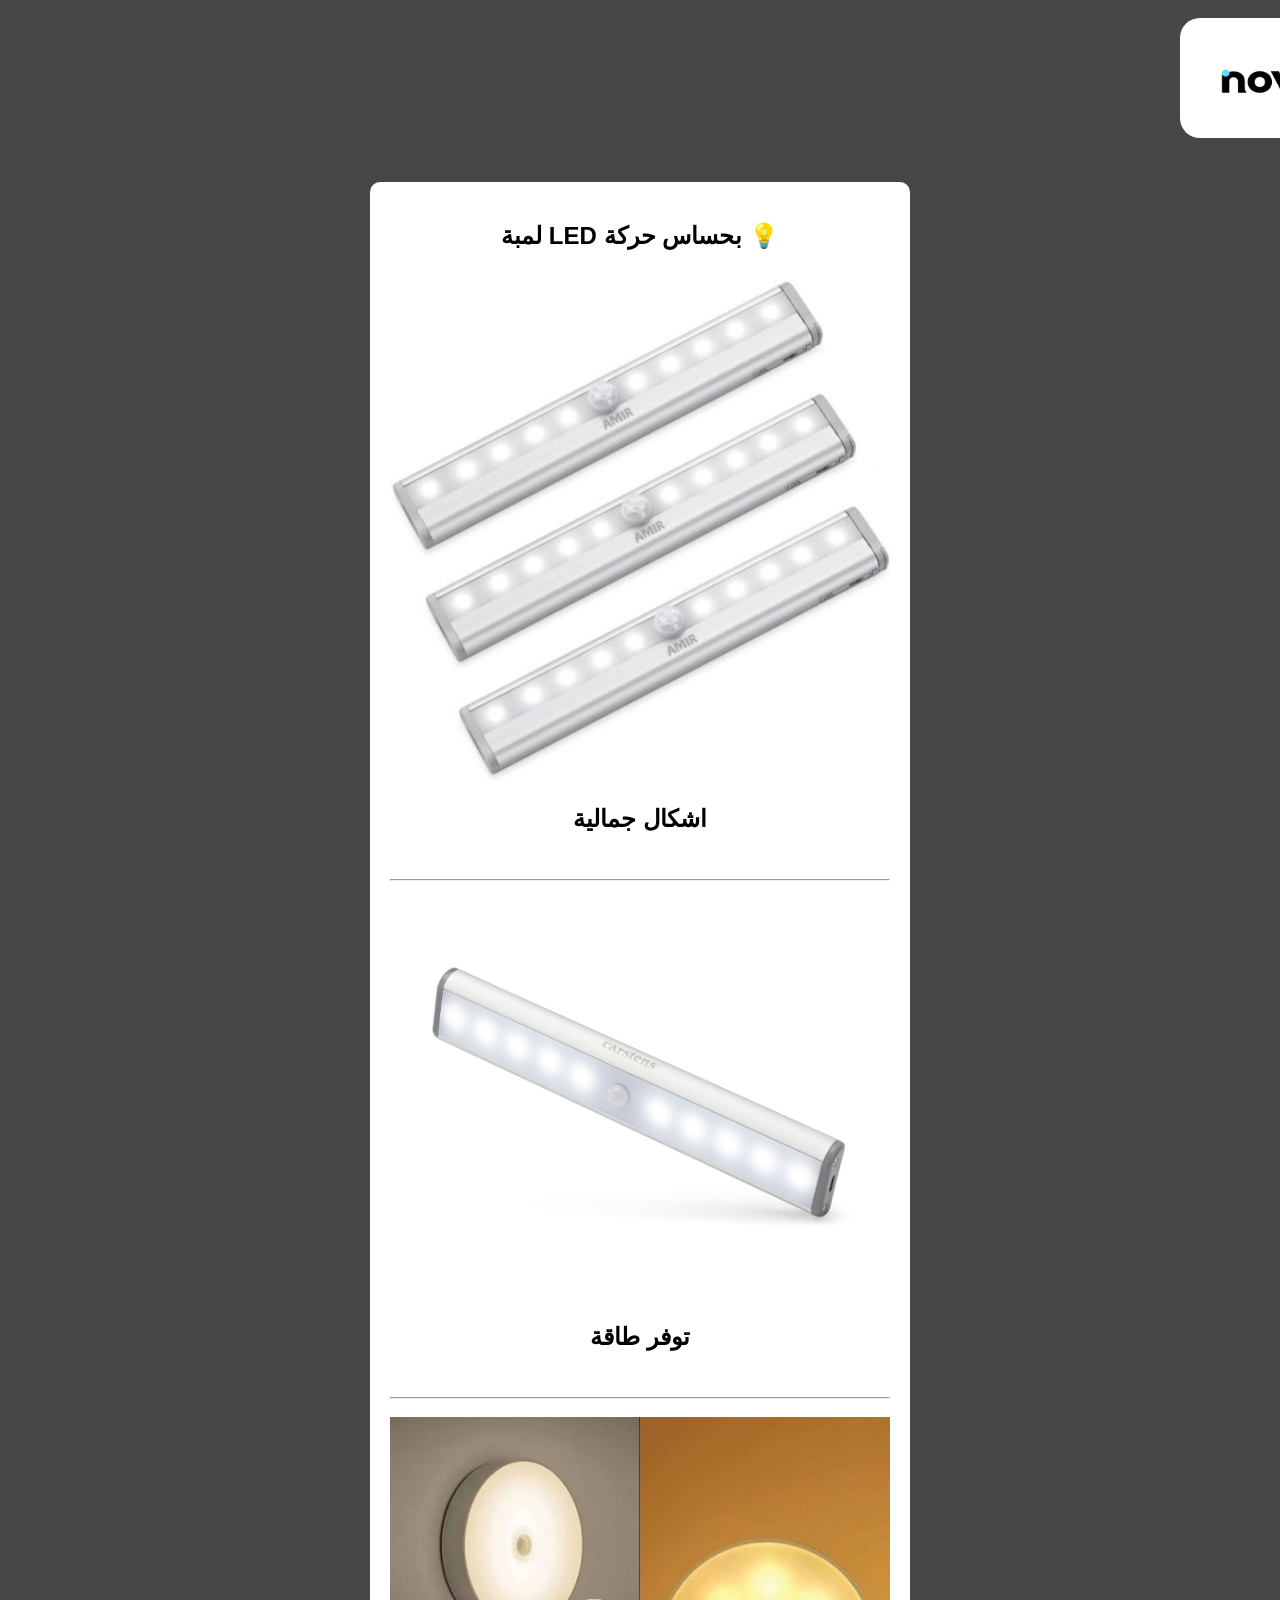
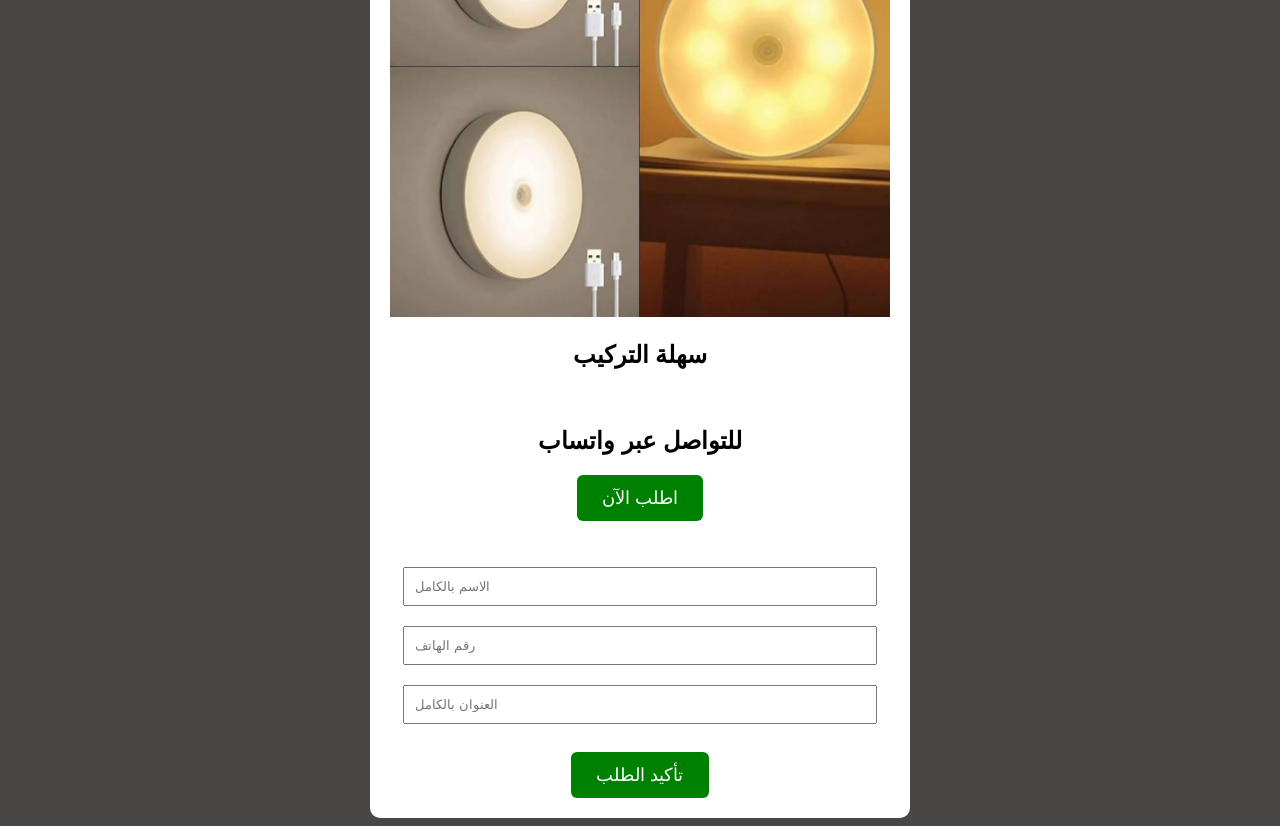
==== index.html @ b2b29930 "Add files via upload" ====
<!DOCTYPE html>
<html lang="ar">
<head>
<meta charset="UTF-8">
<title>لمبة LED ذكية</title>

<style>

body{
font-family:Arial;
background: rgb(73, 70, 70);
text-align:center;
}

.container{
background:white;
width:90%;
max-width:500px;
margin:auto;
margin-top:40px;
padding:20px;
border-radius:10px;
}

img{
width:100%;
margin-top:10px;
}

input{
width:90%;
padding:10px;
margin:10px;
}

button{
background:green;
color:white;
border:none;
padding:12px 25px;
font-size:18px;
border-radius:6px;
}

</style>

</head>

<body>

<nav><img src="WhatsApp Image 2026-03-05 at 12.52.09 AM.jpeg" alt="" style="width: 200px; height: 120px; border: none; border-radius: 20px; position: relative; left: 640px;"></nav>


<div class="container">

<h2>لمبة LED بحساس حركة 💡</h2>

<img src="WhatsApp Image 2026-02-27 at 1.05.00 AM copy.jpeg">
<h2>اشكال جمالية</h2>

<br>
<hr>

<img src="WhatsApp Image 2026-02-27 at 1.23.33 AM.jpeg">
<h2>توفر طاقة</h2>

<br>
<hr>

<img src="WhatsApp Image 2026-02-27 at 1.23.34 AM.jpeg">
<h2>سهلة التركيب</h2>

<br>


<h2>للتواصل عبر واتساب</h2>
<a href="https://wa.me/201094492277?text=مرحبا%20اريد%20طلب%20لمبة%20LED%20المتحركة%20الرجاء%20التواصل%20معي" target="_blank">
<button>اطلب الآن</button>
</a>

<br>
<br>
<br>

<input id="name" placeholder="الاسم بالكامل">
<input id="phone" placeholder="رقم الهاتف">
<input id="address" placeholder="العنوان بالكامل">
<br><br>
<button onclick="saveOrder()">تأكيد الطلب</button>

</div>

<script>

function saveOrder(){

let name=document.getElementById("name").value;
let phone=document.getElementById("phone").value;
let address=document.getElementById("address").value;

let orders=JSON.parse(localStorage.getItem("orders"))||[];

orders.push({
name:name,
phone:phone,
address:address
});

localStorage.setItem("orders",JSON.stringify(orders));

let message=
"طلب جديد 🔥%0A"+
"الاسم: "+name+"%0A"+
"الهاتف: "+phone+"%0A"+
"العنوان: "+address;

let number="201094492277"; // حط رقمك هنا

window.open("https://wa.me/"+number+"?text="+message);

window.location.href="thanks.html";

}

</script>

</body>
</html>
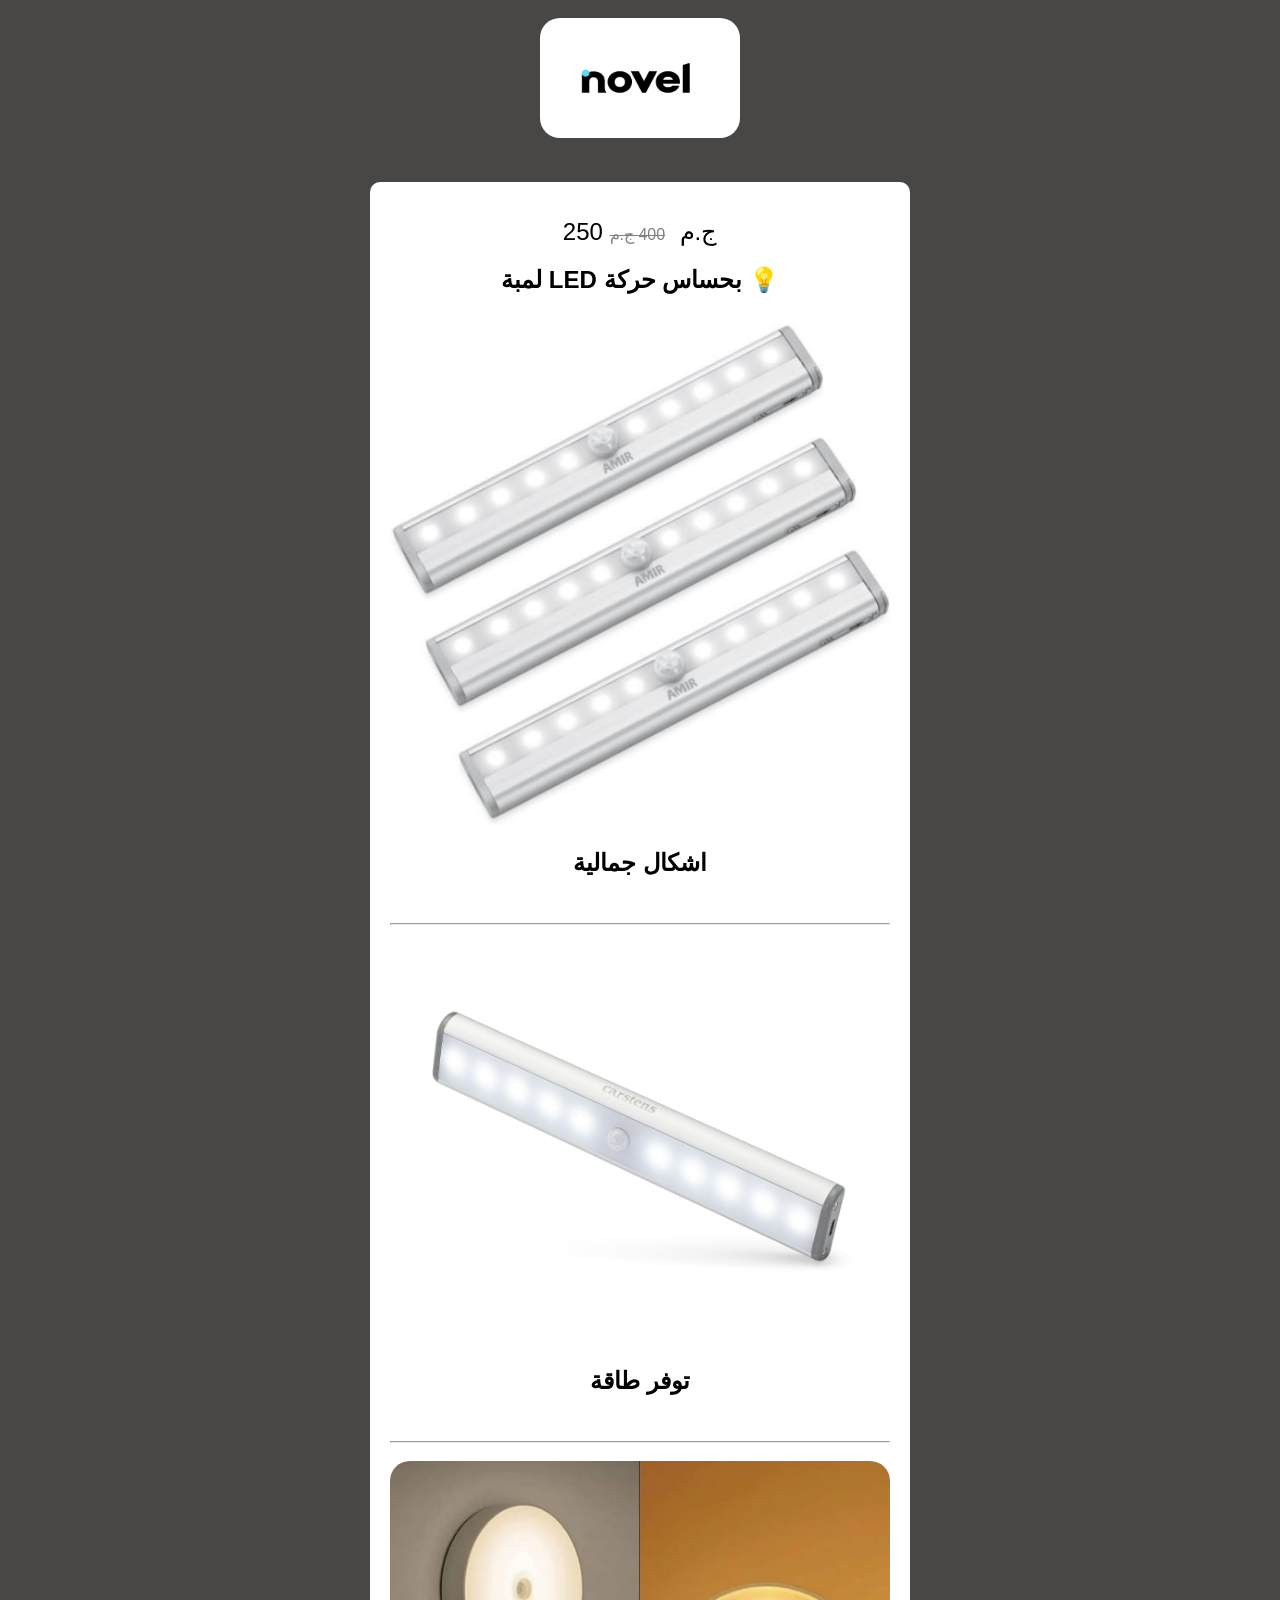
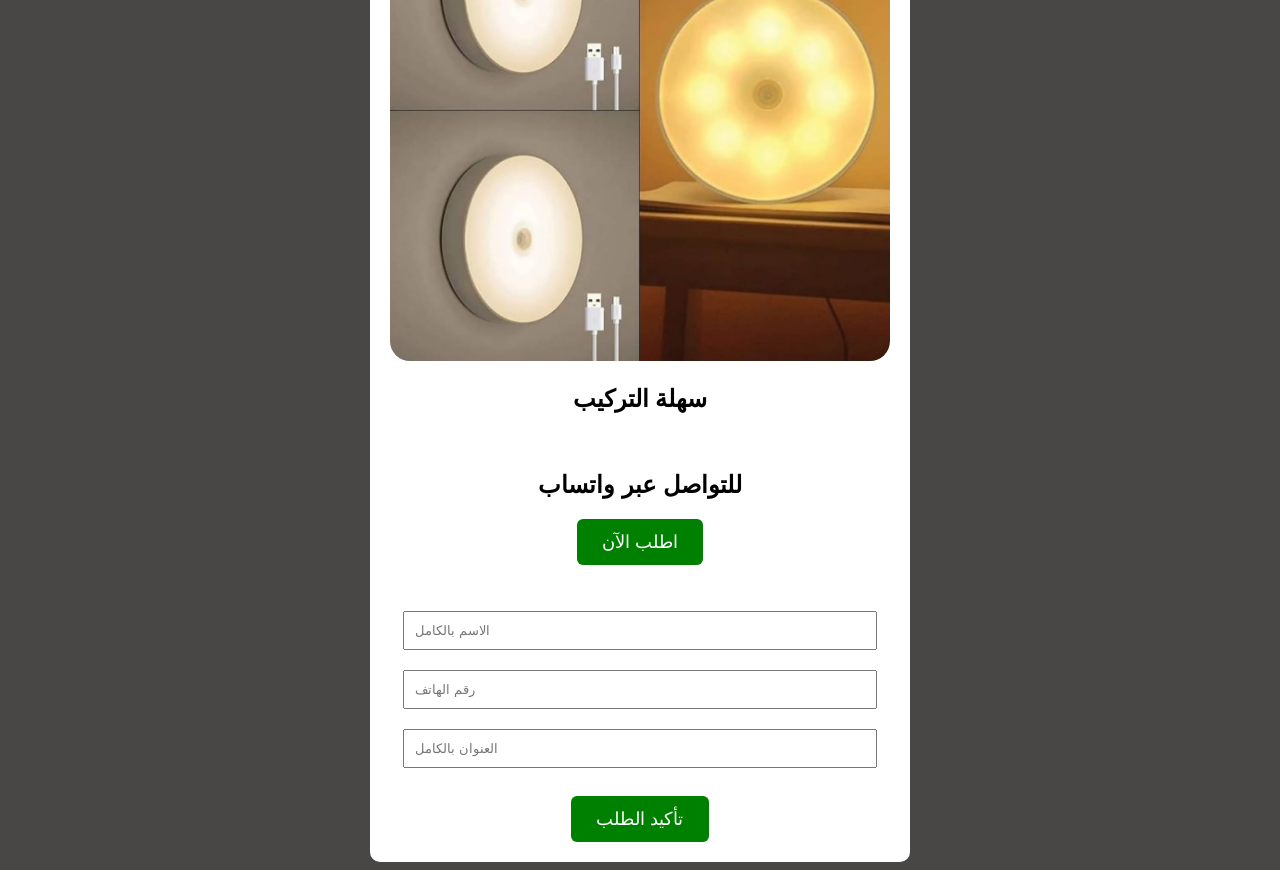
==== commit 72e85353: "Add files via upload" ====
--- a/index.html
+++ b/index.html
@@ -48,12 +48,15 @@
 
 <body>
 
-<nav><img src="WhatsApp Image 2026-03-05 at 12.52.09 AM.jpeg" alt="" style="width: 200px; height: 120px; border: none; border-radius: 20px; position: relative; left: 640px;"></nav>
+<nav><img src="WhatsApp Image 2026-03-05 at 12.52.09 AM.jpeg" alt="" style="width: 200px; height: 120px; border: none; border-radius: 20px;"></nav>
 
 
 <div class="container">
 
-<h2>لمبة LED بحساس حركة 💡</h2>
+<p>
+<span style="color:black;font-size:24px;">250 ج.م</span>
+<span style="text-decoration:line-through;color:gray;margin-right:10px;">400 ج.م</span>
+</p><h2>لمبة LED بحساس حركة 💡</h2>
 
 <img src="WhatsApp Image 2026-02-27 at 1.05.00 AM copy.jpeg">
 <h2>اشكال جمالية</h2>
@@ -67,7 +70,7 @@
 <br>
 <hr>
 
-<img src="WhatsApp Image 2026-02-27 at 1.23.34 AM.jpeg">
+<img src="WhatsApp Image 2026-02-27 at 1.23.34 AM.jpeg" style="border: none; border-radius: 20px;">
 <h2>سهلة التركيب</h2>
 
 <br>
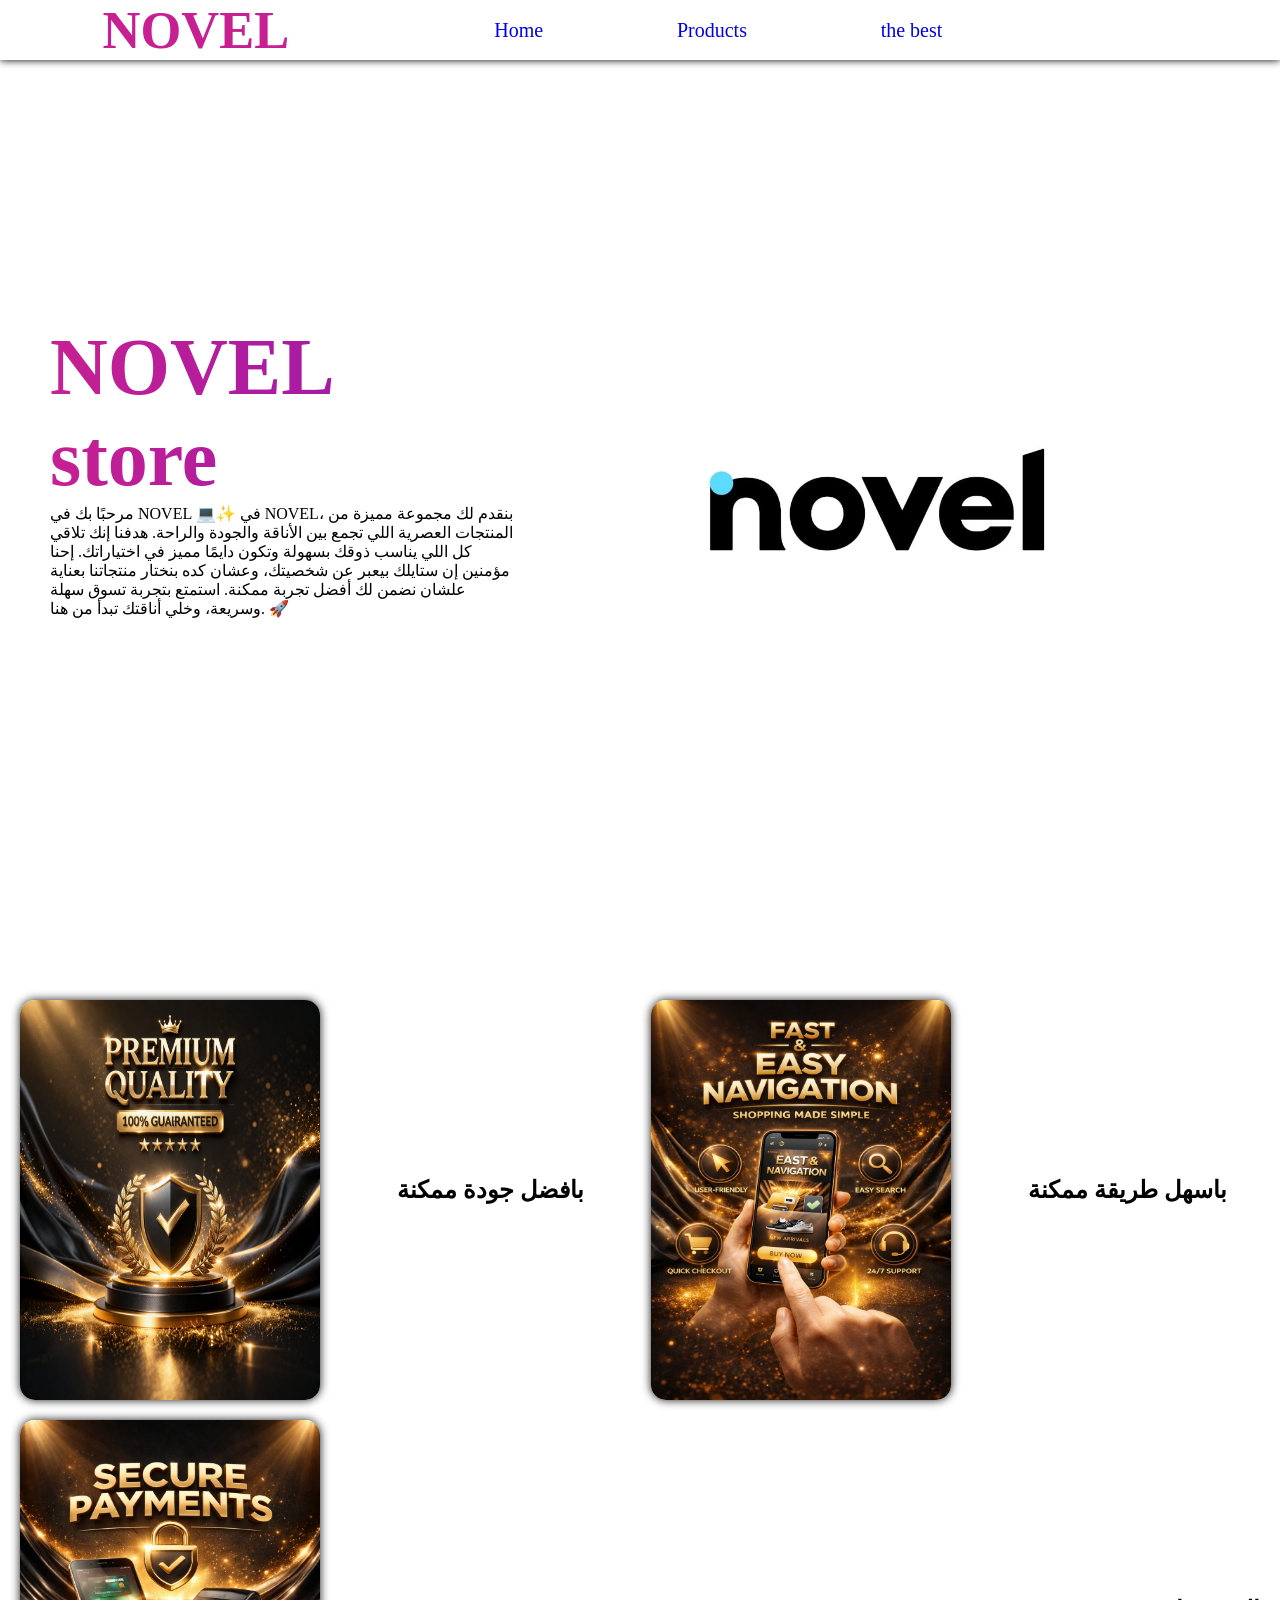
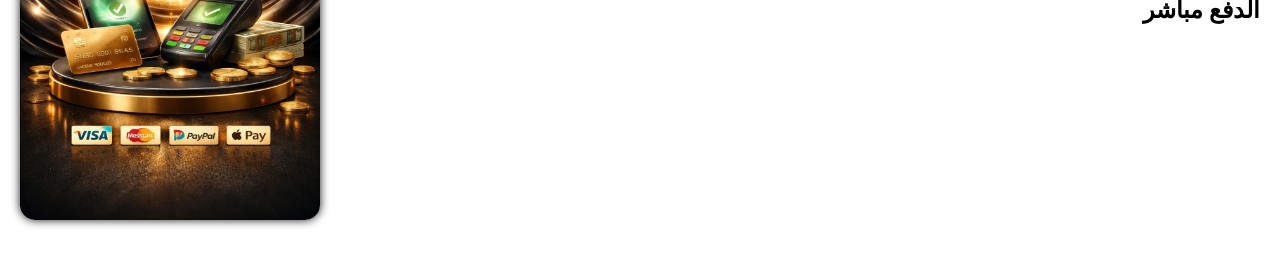
==== commit 7b29ac89: "Add files via upload" ====
--- a/index.html
+++ b/index.html
@@ -1,132 +1,87 @@
 <!DOCTYPE html>
-<html lang="ar">
+<html lang="en">
 <head>
-<meta charset="UTF-8">
-<title>لمبة LED ذكية</title>
+    <meta charset="UTF-8">
+    <meta name="viewport" content="width=device-width, initial-scale=1.0">
+    <title>NOVEL</title>
+    <link rel="stylesheet" href="style.css">
+</head>
+<body>
+   
+<header class="container">
+    <nav>
+        <div class="logo">
+            <h2>NOVEL<span></span></h2>
+        </div>
 
-<style>
+        <ul class="links">
+            <li><a href="index.html">Home</a></li>
+            <li><a href="products.html">Products</a></li>
+            <li><a href="thebest.html">the best</a></li>
+        </ul>
 
-body{
-font-family:Arial;
-background: rgb(73, 70, 70);
-text-align:center;
-}
+   
+        <div class="icons">
+            <i class="fa-solid fa-heart"></i>
+            <i class="fa-solid fa-shopping-cart"></i>
+            <i class="fa-solid fa-user"></i>
+        </div>
+        
+        <i class="fa-solid fa-bars" id="bars"></i>
+    </nav>
 
-.container{
-background:white;
-width:90%;
-max-width:500px;
-margin:auto;
-margin-top:40px;
-padding:20px;
-border-radius:10px;
-}
+</header>
+ <section class="home-section" id="home">
+    <div class="main-text">
+        <h1>
+            NOVEL 
+            <br>
+            <span>store</span>
+        </h1>
+        <p>مرحبًا بك في NOVEL 💻✨
 
-img{
-width:100%;
-margin-top:10px;
-}
+في NOVEL، بنقدم لك مجموعة مميزة من المنتجات العصرية اللي تجمع بين الأناقة والجودة والراحة. هدفنا إنك تلاقي كل اللي يناسب ذوقك بسهولة وتكون دايمًا مميز في اختياراتك.
+إحنا مؤمنين إن ستايلك بيعبر عن شخصيتك، وعشان كده بنختار منتجاتنا بعناية علشان نضمن لك أفضل تجربة ممكنة.
+استمتع بتجربة تسوق سهلة وسريعة، وخلي أناقتك تبدأ من هنا. 🚀</p>
+            
+    </div>
+    
+    <img src="WhatsApp Image 2026-03-05 at 12.52.09 AM.jpeg" alt="" class="kkk">
+    <div class="icons">
+        <i class="fa-brands fa-facebook-f"></i>
+        <i class="fa-brands fa-twitter"></i>
+        <i class="fa-brands fa-youtube"></i>
+        <i class="fa-brands fa-instagram"></i>
+    </div>
 
-input{
-width:90%;
-padding:10px;
-margin:10px;
-}
+</section>
 
-button{
-background:green;
-color:white;
-border:none;
-padding:12px 25px;
-font-size:18px;
-border-radius:6px;
-}
+<section class="products">
 
-</style>
+ <div class="card-body">
 
-</head>
+    <div class="v">
+        <img src="WhatsApp Image 2026-03-22 at 11.13.54 AM (2).jpeg" class="vv" alt="">
+        <br>
+        <h2 class="p">بافضل جودة ممكنة</h2>
+        <br>
+        <br>
 
-<body>
+        <img src="WhatsApp Image 2026-03-22 at 11.13.54 AM.jpeg" alt="" class="vv">
+        <br>
+        <h2 class="p">باسهل طريقة ممكنة</h2>
+        <br>
+        <br>
+   
+        <img src="WhatsApp Image 2026-03-22 at 11.13.54 AM (1).jpeg" alt="" class="vv">
+        <br>
+        <h2 class="p"> الدفع مباشر </h2>
+    </div>
 
-<nav><img src="WhatsApp Image 2026-03-05 at 12.52.09 AM.jpeg" alt="" style="width: 200px; height: 120px; border: none; border-radius: 20px;"></nav>
+   
+   </div>
 
-
-<div class="container">
-
-<p>
-<span style="color:black;font-size:24px;">250 ج.م</span>
-<span style="text-decoration:line-through;color:gray;margin-right:10px;">400 ج.م</span>
-</p><h2>لمبة LED بحساس حركة 💡</h2>
-
-<img src="WhatsApp Image 2026-02-27 at 1.05.00 AM copy.jpeg">
-<h2>اشكال جمالية</h2>
-
-<br>
-<hr>
-
-<img src="WhatsApp Image 2026-02-27 at 1.23.33 AM.jpeg">
-<h2>توفر طاقة</h2>
-
-<br>
-<hr>
-
-<img src="WhatsApp Image 2026-02-27 at 1.23.34 AM.jpeg" style="border: none; border-radius: 20px;">
-<h2>سهلة التركيب</h2>
-
-<br>
-
-
-<h2>للتواصل عبر واتساب</h2>
-<a href="https://wa.me/201094492277?text=مرحبا%20اريد%20طلب%20لمبة%20LED%20المتحركة%20الرجاء%20التواصل%20معي" target="_blank">
-<button>اطلب الآن</button>
-</a>
-
-<br>
-<br>
-<br>
-
-<input id="name" placeholder="الاسم بالكامل">
-<input id="phone" placeholder="رقم الهاتف">
-<input id="address" placeholder="العنوان بالكامل">
-<br><br>
-<button onclick="saveOrder()">تأكيد الطلب</button>
-
-</div>
-
-<script>
-
-function saveOrder(){
-
-let name=document.getElementById("name").value;
-let phone=document.getElementById("phone").value;
-let address=document.getElementById("address").value;
-
-let orders=JSON.parse(localStorage.getItem("orders"))||[];
-
-orders.push({
-name:name,
-phone:phone,
-address:address
-});
-
-localStorage.setItem("orders",JSON.stringify(orders));
-
-let message=
-"طلب جديد 🔥%0A"+
-"الاسم: "+name+"%0A"+
-"الهاتف: "+phone+"%0A"+
-"العنوان: "+address;
-
-let number="201094492277"; // حط رقمك هنا
-
-window.open("https://wa.me/"+number+"?text="+message);
-
-window.location.href="thanks.html";
-
-}
-
-</script>
-
+</section>
+<script src="script.js"></script>
 </body>
-</html>
-
+</html>
--- a/style.css
+++ b/style.css
@@ -0,0 +1,546 @@
+*{
+    margin: 0;
+    padding: 0;
+    box-sizing: border-box;
+    text-decoration: none;
+    list-style: none;
+}
+
+::-webkit-scrollbar{
+    width: 22px;  
+    border-radius: 20px;
+}
+::-webkit-scrollbar-track{
+    background-color: #ffff;
+}
+::-webkit-scrollbar-thumb{
+    background-color: #c72092;
+    border-radius: 20px;
+}
+::-webkit-scrollbar-button{
+    background-color: rgb(207, 25, 223);
+}
+
+.container{
+    width: 100%;
+}
+
+nav{
+    width: 100%;
+    background: #fff;
+    box-shadow: 0 0 8px rgb(0, 0, 0);
+    display: flex;
+    justify-content: space-around;
+    align-items: center;
+    position: fixed;
+    top: 0;
+    left: 0;
+    right: 0;
+    z-index: 10;
+    transition: 2s all;
+}
+nav .logo{
+    font-size: 35px;
+    color:  #c72092;
+}
+nav .logo span{
+    color: #8315ba;
+    text-decoration: underline;
+}
+ul{
+    width: 35%;
+    display: flex;
+    justify-content: space-between;
+    align-items: center;
+}
+ul li a{
+    font-size: 20px;
+}
+ul li a:hover{
+    color: #c72092;
+
+}
+.icons i{
+    margin-right: 10px;
+    font-size: 20px ;
+    transition: .4s;
+    cursor: pointer;
+}
+.icons i:hover{
+    color: #c72092;
+}
+#bars{
+    font-size: 23px;
+    cursor: pointer;
+    display: none;
+}
+
+@media screen and (max-width:1050px) {
+
+  html{
+    font-size: 50%;
+  }
+  ul {
+    background:rgba(236, 104, 225, 0.5);
+    border-radius: 20px;
+    flex-direction: column;
+    position: absolute;
+    right: 1500px;
+    top: 80px;
+    padding: 100px;
+    transition: .4s;
+  }
+  ul li{
+    margin-bottom: 25px;
+  }
+
+  .kkk{
+    width: 500px;
+    opacity: 0.1;
+  }
+
+  .active{
+    right: 200px;
+   
+  }
+  .fa-x{
+    transition: .4s;
+    transform: rotate(180deg);
+  }
+     #bars{
+        display: block;
+     }
+    
+}
+
+/* home style */
+
+
+.home-section {
+    width: 100%;     
+    height: 100vh;
+    display: flex;
+    align-items: center;
+    justify-content: space-between;
+    background-image: url(image/bg1.png);
+    background-position: center;
+    background-size: cover;
+}
+.main-text {
+    margin-left: 50px;
+    margin-top: 120px;
+}
+.main-text h1 {
+    font-size: 5rem;
+    background: linear-gradient(to right ,#c72092,#8315ba);
+    color: transparent;
+    -webkit-background-clip: text;
+}
+.main-text p{
+    width: 80%;
+    margin-bottom: 80px;
+}
+.main-text button {
+    padding: 10px 30px;
+    border: none;
+    border-radius: 20px;
+    background: linear-gradient(to right ,#c72092,#8315ba);
+    color: #fff;
+    cursor: pointer;
+    font-size: 1rem;
+}
+.main-text button span {
+    margin-left: 10px;
+    font-size: 1rem;
+    transition: .3s;
+
+}
+.main-text button:hover span {
+    margin-left: 20px;
+}
+
+.home-section img {
+    width: 620px;
+    margin-top: 100px;
+    transform: translateX(-50px);
+}
+
+.home-section .icons  {
+    display: flex;
+    flex-direction: column;
+}
+
+.home-section .icons i {
+    margin-bottom: 20px;
+    margin-right: 30px;
+    font-size: 1.4rem;
+}
+
+ @media screen and (max-width:1050px) {
+    .home-section {
+    flex-direction: column;
+    justify-content: flex-start;
+    }
+    .home-section img{
+        display: none;
+    }
+    .main-text p{
+        font-size: 1.7rem;
+    }
+    .main-text{
+        margin-left: 100px;
+    }  
+    .home-section button{
+        font-size: 1.7rem;
+    }
+    .home-section .icons{
+        margin-top: 80px;
+    }
+    .home-section .icons i{
+        font-size: 22px;
+    }
+    .contact{
+        height: 140vh;
+        flex-direction: column;
+        overflow: hidden;
+    }
+    .image img{
+        display: none;
+    }
+    .box{
+        width: 100%;
+    }
+    .input-box{
+        width: 100%;
+    }
+    .input-box input{
+        width: 100%;
+    }
+    .login p{
+        font-size: 18px;
+        cursor: pointer;
+    }
+    .about{
+        width: 100%;
+    }    
+   
+    .parent{
+
+        flex-direction: column;
+       
+    }
+    .image2{
+        margin-bottom: 20px;
+       
+        
+       
+    }
+    .image2 img{
+        width: 100%;
+    } 
+    .imag-box{
+        margin-bottom: 30px;
+    }
+    .about-text{
+        width: 100%;
+    }
+
+    
+ }
+
+ .contact{
+    width: 100%;
+    height: 100vh;
+    background-image: url(image/loging_bg.png);
+    background-position: center;
+    background-size: cover;
+    display: flex;
+    justify-content: space-around;
+    align-items: center;
+ }
+
+ .image img{
+    width: 70%;
+ }
+.login{
+    padding: 50px;
+}
+.login h1{
+    font-size: 45px;
+    margin: 0 0 50px 20px;
+}
+.login .box{
+   
+    padding: 50px;
+}
+.input-box{
+    margin: 25px;
+}
+.input-box input{
+    width: 100%;
+    padding:8px 0;
+    background-color: transparent;
+    outline: none;
+    border: solid 2px #8315ba;
+    border-radius: 8px;
+    margin-top: 10px;
+    font-size: 18px;
+}
+
+
+.input-box input:focus{
+    box-shadow: 0 0 8px rgb(207, 25, 223);
+}
+
+
+.input-box label{
+    font-size: 18px;
+    margin-left: 20px;
+}
+.box p{
+    text-decoration: none;
+    color: black;
+    text-align: end;
+    cursor: pointer;
+}
+
+.box button{
+    width: 100%;
+   padding: 8px 0;
+    margin: 10px;
+    border-radius: 8px;
+    outline: none;
+    border: none;
+    background-color: #c72092;
+    color: #fff;
+    font-size: 18px;
+    cursor: pointer;
+}
+.social{
+    display: flex;
+    justify-content: center;
+    position: relative;
+    margin-left: 50px;
+}
+
+.social img{
+    width: 30px;
+    height: 30px;
+    margin: 6px;
+   
+}
+.social span{
+    display: inline-block;
+    width: 40px;
+    height: 40px;
+    background: #fff;
+    border-radius: 50%;
+    margin-right: 25px;
+    object-fit: contain;
+    box-shadow: 10px 0px 10px #000;
+}
+/* style thebest */
+card
+.thebest{
+    width: 100%;   
+    height: 90.1vh;  
+    align-items: center;
+    justify-content: space-between;
+    margin-top: 70px;
+    background-color: #eee;
+}
+.thebest h1{
+    text-align: center;
+    padding-top: 10px;
+    font-size: 55px;
+    background: linear-gradient(to right ,#c9118f 0%,#db1956 100%);
+    -webkit-background-clip: text;
+    color: transparent;
+}
+.parent{
+    display: flex;
+    justify-content: space-between;
+    align-items: center;
+}
+.image2{
+    width: 15%;
+    display: flex;
+    flex-direction: column;
+    margin-left: 50px; 
+}
+
+.image2 span{
+    background-color: #8315ba;
+    margin-bottom: 10px;
+    text-align: center;
+    border-radius: 20px;
+}
+.image2 img{
+    width: 100%;
+    cursor: pointer;
+}
+
+.imh {
+    width: 300px;
+    height: 400px;
+    border: none;
+    border-radius: 20px;
+    position: relative;
+    left: 190px;
+}
+.thebest-text{
+    width:40%;
+    border-radius: 20px;
+    box-shadow: 0 0 10px #c72092;
+    text-align: center;
+    padding: 10px 20px;
+    position: absolute;
+    right: 100px;
+}
+.thebest .btn{
+    margin: 70px auto;
+    display: block;
+    padding: 10px 30px;
+    outline: none;
+    border-radius: 10px;
+    border: none;
+    background-color: #c72092;
+    color: #fff;
+    box-shadow: 0px 0px 10px #db1956;
+}
+
+
+@media screen and (max-width:950px) {
+    .active{
+        left: 100px;
+        transition: .3s;
+      }   
+}
+
+
+/* products style */
+
+
+.products{
+    width: 100%;
+    padding: 50px 20px;
+    background-color: #fff;
+    margin-top: 30px;
+}
+.products h1{
+    text-align: center;
+    padding-top: 20px;
+    font-size: 45px;
+    color: #c72092;
+}
+.products h1 span{
+    color: #ae19db;
+}
+.card-body{
+    width: 100%;
+    height: 100%;
+    display: flex;
+    flex-wrap: wrap;
+    justify-content: space-between;
+    align-items: center;
+}
+.card-body .card{
+    width: 300px;
+    height: 400px;
+    margin-top: 20px;
+    position: relative;
+    text-align: center;
+    border: none;
+    border-radius: 10px;
+    box-shadow: 0 0 10px #161616;
+    margin-right: 10px;
+    overflow: hidden;
+    transition: .6s;
+}
+
+.heart {
+    cursor: pointer; 
+    font-size: 24px;
+}
+
+.card-body .card img{
+    width: 40%;
+    margin-top: 20px;
+    transition: .5s;
+
+}
+.card:hover{
+    box-shadow: -10px 10px 10px #181417;
+}
+
+.card h2{
+    font-weight: 700;
+    font-size: 23px;
+    font-family: sans-serif;
+    margin-bottom: 20px;
+    margin-top: 10px;
+}
+
+.l{
+    text-align: center;
+    font-size: 40px;
+}
+
+.card p{
+    color: #555;
+    margin-bottom: 10px;
+}
+
+.card span{
+    padding: 10px 0;
+    font-size: 20px;
+    color: #c72092;
+}
+
+.card .rate i{
+    font-size: 20px;
+    margin-right: 10px;
+    color: rgb(235, 173, 17);
+}
+
+.card a{
+    padding: 10px 30px;
+    margin-top: -7px;
+    border-radius: 10px;
+    background-color: #56354c;
+    color: #fff;
+    border: none;
+}
+
+.card:hover img{
+    transform: scale(1.2);
+}
+.card:hover .heart{
+    left: 5px;
+}
+
+.v {
+    width: 100%;
+    height: 100%;
+    display: flex;
+    flex-wrap: wrap;
+    justify-content: space-between;
+    align-items: center;
+}
+
+.vv {
+     width: 300px;
+    height: 400px;
+    margin-top: 20px;
+    position: relative;
+    text-align: center;
+    border: none;
+    border-radius: 15px;
+    box-shadow: 0 0 10px #161616;
+    margin-right: 10px;
+    overflow: hidden;
+    transition: .6s;
+}
+.p {
+    text-align: center;
+}
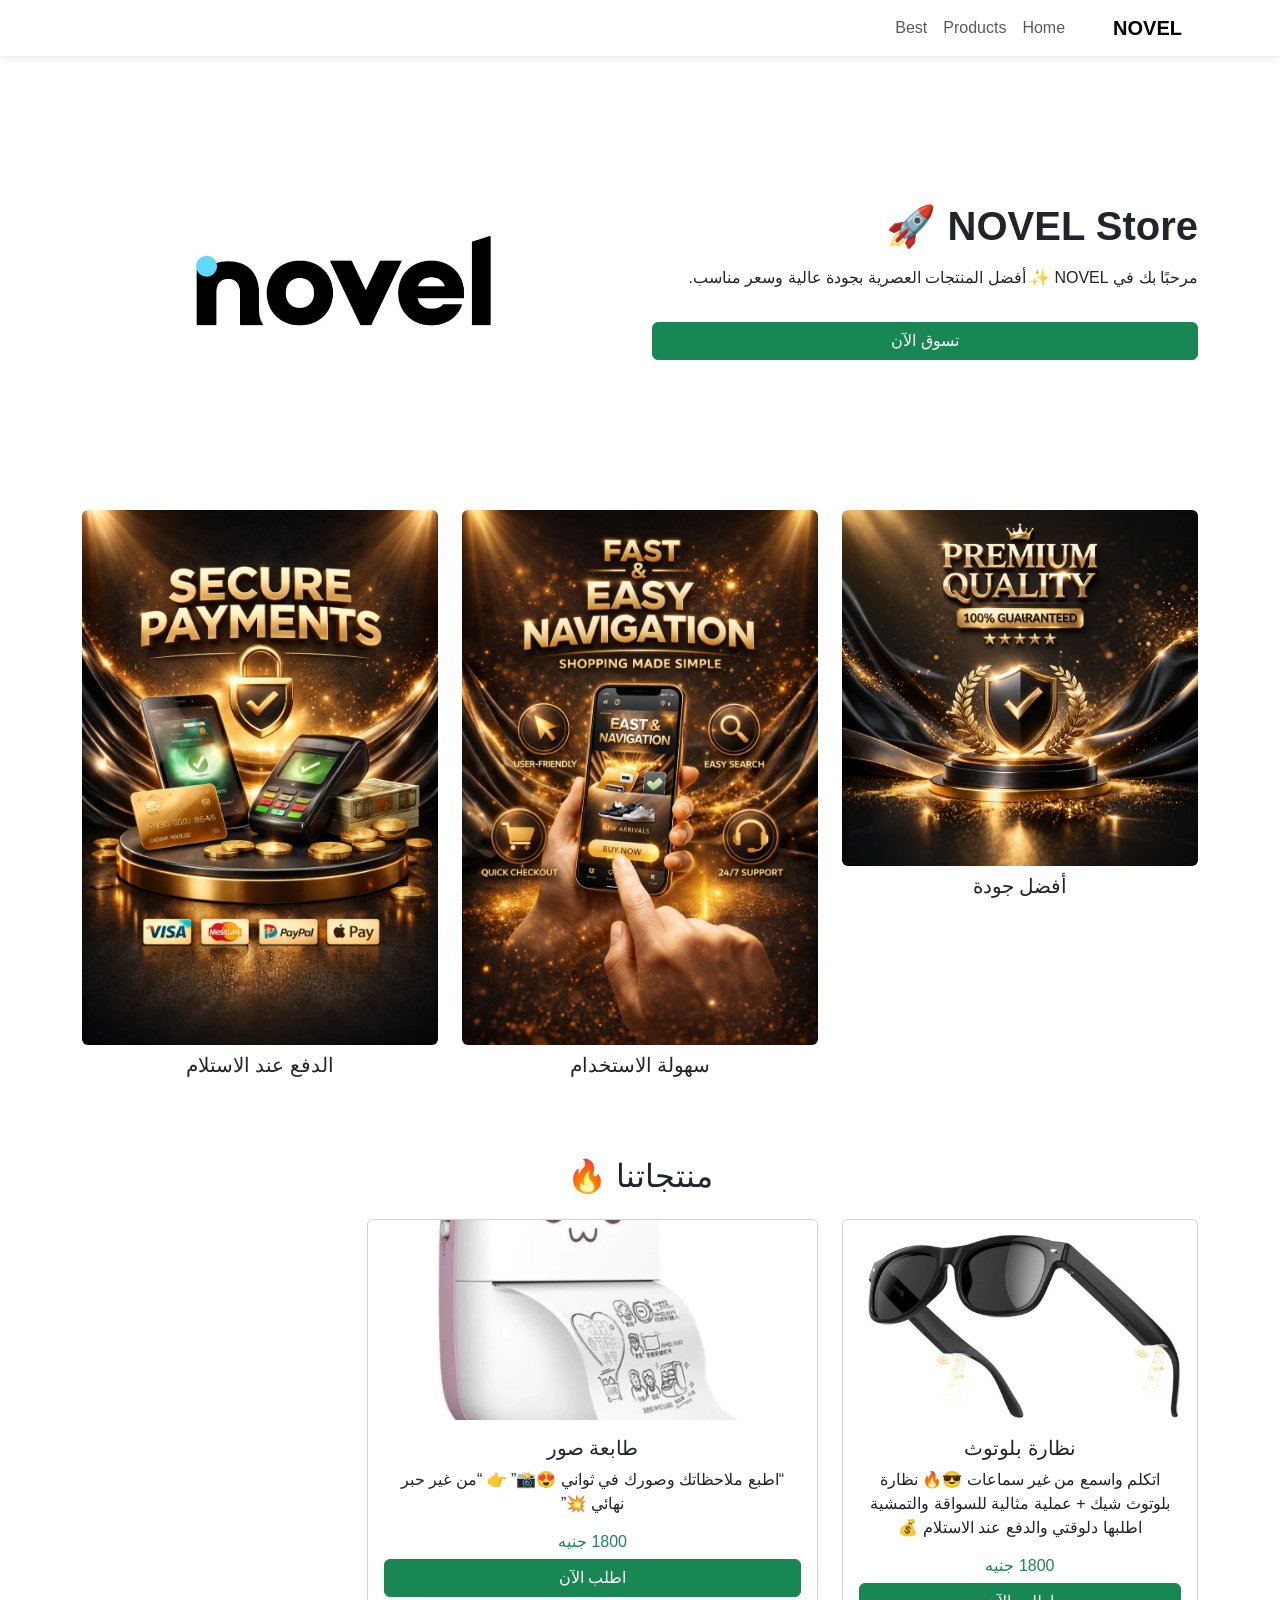
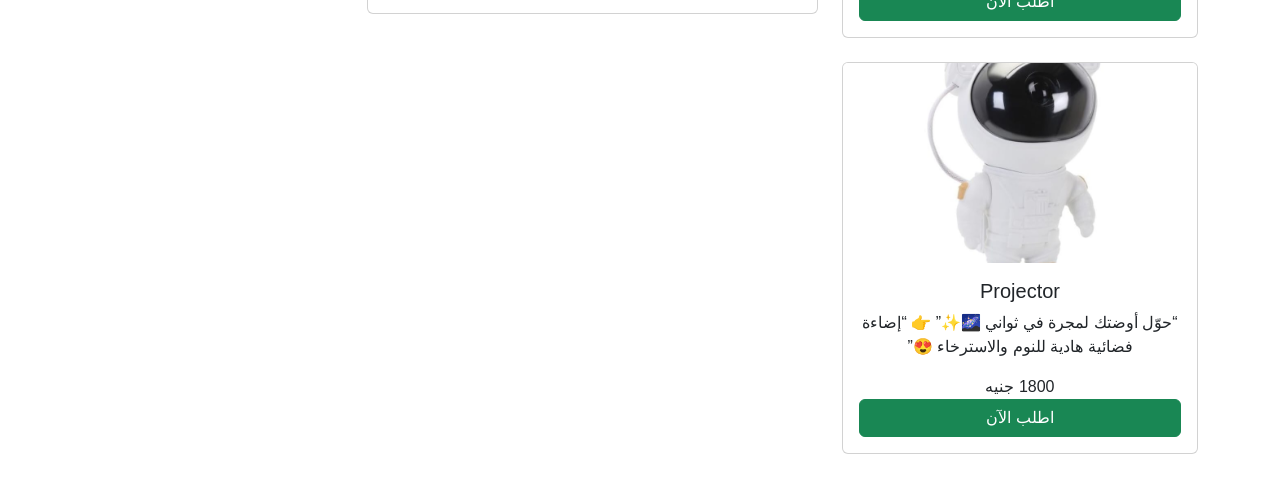
==== commit a6049158: "Add files via upload" ====
--- a/index.html
+++ b/index.html
@@ -1,87 +1,141 @@
 <!DOCTYPE html>
-<html lang="en">
+<html lang="ar">
 <head>
-    <meta charset="UTF-8">
-    <meta name="viewport" content="width=device-width, initial-scale=1.0">
-    <title>NOVEL</title>
-    <link rel="stylesheet" href="style.css">
+<meta charset="UTF-8">
+<meta name="viewport" content="width=device-width, initial-scale=1.0">
+<title>NOVEL</title>
+
+<link href="https://cdn.jsdelivr.net/npm/bootstrap@5.3.2/dist/css/bootstrap.min.css" rel="stylesheet">
+
+<style>
+body { direction: rtl; font-family: Arial; }
+
+.navbar { box-shadow: 0 0 10px #0002; }
+
+.hero { padding-top: 100px; }
+
+.product-card img { height: 200px; object-fit: cover; }
+</style>
+
 </head>
+
 <body>
-   
-<header class="container">
-    <nav>
-        <div class="logo">
-            <h2>NOVEL<span></span></h2>
-        </div>
 
-        <ul class="links">
-            <li><a href="index.html">Home</a></li>
-            <li><a href="products.html">Products</a></li>
-            <li><a href="thebest.html">the best</a></li>
-        </ul>
+<!-- NAVBAR -->
+<nav class="navbar navbar-expand-lg bg-white fixed-top">
+  <div class="container">
+    <a class="navbar-brand fw-bold" href="#">NOVEL</a>
 
-   
-        <div class="icons">
-            <i class="fa-solid fa-heart"></i>
-            <i class="fa-solid fa-shopping-cart"></i>
-            <i class="fa-solid fa-user"></i>
-        </div>
-        
-        <i class="fa-solid fa-bars" id="bars"></i>
-    </nav>
+    <button class="navbar-toggler" type="button" data-bs-toggle="collapse" data-bs-target="#nav">
+      ☰
+    </button>
 
-</header>
- <section class="home-section" id="home">
-    <div class="main-text">
-        <h1>
-            NOVEL 
-            <br>
-            <span>store</span>
-        </h1>
-        <p>مرحبًا بك في NOVEL 💻✨
+    <div class="collapse navbar-collapse" id="nav">
+      <ul class="navbar-nav ms-auto">
+        <li class="nav-item"><a class="nav-link" href="index.html">Home</a></li>
+        <li class="nav-item"><a class="nav-link" href="products.html">Products</a></li>
+        <li class="nav-item"><a class="nav-link" href="thebest.html">Best</a></li>
+      </ul>
+    </div>
+  </div>
+</nav>
 
-في NOVEL، بنقدم لك مجموعة مميزة من المنتجات العصرية اللي تجمع بين الأناقة والجودة والراحة. هدفنا إنك تلاقي كل اللي يناسب ذوقك بسهولة وتكون دايمًا مميز في اختياراتك.
-إحنا مؤمنين إن ستايلك بيعبر عن شخصيتك، وعشان كده بنختار منتجاتنا بعناية علشان نضمن لك أفضل تجربة ممكنة.
-استمتع بتجربة تسوق سهلة وسريعة، وخلي أناقتك تبدأ من هنا. 🚀</p>
-            
-    </div>
-    
-    <img src="WhatsApp Image 2026-03-05 at 12.52.09 AM.jpeg" alt="" class="kkk">
-    <div class="icons">
-        <i class="fa-brands fa-facebook-f"></i>
-        <i class="fa-brands fa-twitter"></i>
-        <i class="fa-brands fa-youtube"></i>
-        <i class="fa-brands fa-instagram"></i>
+<!-- HERO -->
+<section class="hero container">
+  <div class="row align-items-center">
+
+    <div class="col-md-6">
+      <h1 class="fw-bold">NOVEL Store 🚀</h1>
+      <p class="mt-3">
+        مرحبًا بك في NOVEL ✨  
+        أفضل المنتجات العصرية بجودة عالية وسعر مناسب.
+      </p>
+      <a href="products.html" class="btn btn-success mt-3 w-100">تسوق الآن</a>
     </div>
 
+    <div class="col-md-6 text-center">
+      <img src="WhatsApp Image 2026-03-05 at 12.52.09 AM.jpeg" class="img-fluid rounded">
+    </div>
+
+  </div>
 </section>
 
-<section class="products">
+<!-- FEATURES -->
+<section class="container mt-5 text-center">
+  <div class="row">
 
- <div class="card-body">
-
-    <div class="v">
-        <img src="WhatsApp Image 2026-03-22 at 11.13.54 AM (2).jpeg" class="vv" alt="">
-        <br>
-        <h2 class="p">بافضل جودة ممكنة</h2>
-        <br>
-        <br>
-
-        <img src="WhatsApp Image 2026-03-22 at 11.13.54 AM.jpeg" alt="" class="vv">
-        <br>
-        <h2 class="p">باسهل طريقة ممكنة</h2>
-        <br>
-        <br>
-   
-        <img src="WhatsApp Image 2026-03-22 at 11.13.54 AM (1).jpeg" alt="" class="vv">
-        <br>
-        <h2 class="p"> الدفع مباشر </h2>
+    <div class="col-md-4 mb-4">
+      <img src="WhatsApp Image 2026-03-22 at 11.13.54 AM (2).jpeg" class="img-fluid rounded">
+      <h5 class="mt-2">أفضل جودة</h5>
     </div>
 
-   
-   </div>
+    <div class="col-md-4 mb-4">
+      <img src="WhatsApp Image 2026-03-22 at 11.13.54 AM.jpeg" class="img-fluid rounded">
+      <h5 class="mt-2">سهولة الاستخدام</h5>
+    </div>
 
+    <div class="col-md-4 mb-4">
+      <img src="WhatsApp Image 2026-03-22 at 11.13.54 AM (1).jpeg" class="img-fluid rounded">
+      <h5 class="mt-2">الدفع عند الاستلام</h5>
+    </div>
+
+  </div>
 </section>
-<script src="script.js"></script>
+
+<!-- PRODUCTS PREVIEW -->
+<section class="container mt-5">
+  <h2 class="text-center mb-4">منتجاتنا 🔥</h2>
+
+  <div class="row">
+
+    <div class="col-md-4 mb-4">
+<div class="card product-card text-center">
+<img src="WhatsApp Image 2026-03-27 at 4.02.09 PM.jpeg" class="card-img-top">
+<div class="card-body">
+<h5>نظارة بلوتوث</h5>
+<p>اتكلم واسمع من غير سماعات 😎🔥  
+نظارة بلوتوث شيك + عملية  
+مثالية للسواقة والتمشية  
+اطلبها دلوقتي والدفع عند الاستلام 💰</p>
+<h6 class="text-success">1800 جنيه</h6>
+<a href="form.html" class="btn btn-success w-100">اطلب الآن</a>
+</div>
+</div>
+</div>
+
+<!-- طابعة -->
+<div class="col-md-5 mb-4">
+<div class="card product-card text-center">
+<img src="WhatsApp Image 2026-03-22 at 12.27.49 PM.jpeg" class="card-img-top">
+<div class="card-body">
+<h5>طابعة صور</h5>
+<p>“اطبع ملاحظاتك وصورك في ثواني 😍📸”
+👉 “من غير حبر نهائي 💥”</p>
+<h6 class="text-success">1800 جنيه</h6>
+<a href="form.html" class="btn btn-success w-100">اطلب الآن</a>
+</div>
+</div>
+</div>
+
+<!-- بروجكتور -->
+<div class="col-md-4 mb-4">
+      <div class="card product-card">
+        <img src="WhatsApp Image 2026-03-22 at 12.36.01 PM.jpeg" class="card-img-top">
+        <div class="card-body text-center">
+          <h5>Projector</h5>
+          <p>“حوّل أوضتك لمجرة في ثواني 🌌✨”
+👉 “إضاءة فضائية هادية للنوم والاسترخاء 😍”</p>
+          <span>1800 جنيه</span>
+          <a href="form.html" class="btn btn-success w-100">اطلب الآن</a>
+        </div>
+      </div>
+    </div>
+
+
+  </div>
+</section>
+
+<script src="https://cdn.jsdelivr.net/npm/bootstrap@5.3.2/dist/js/bootstrap.bundle.min.js"></script>
+
 </body>
 </html>
